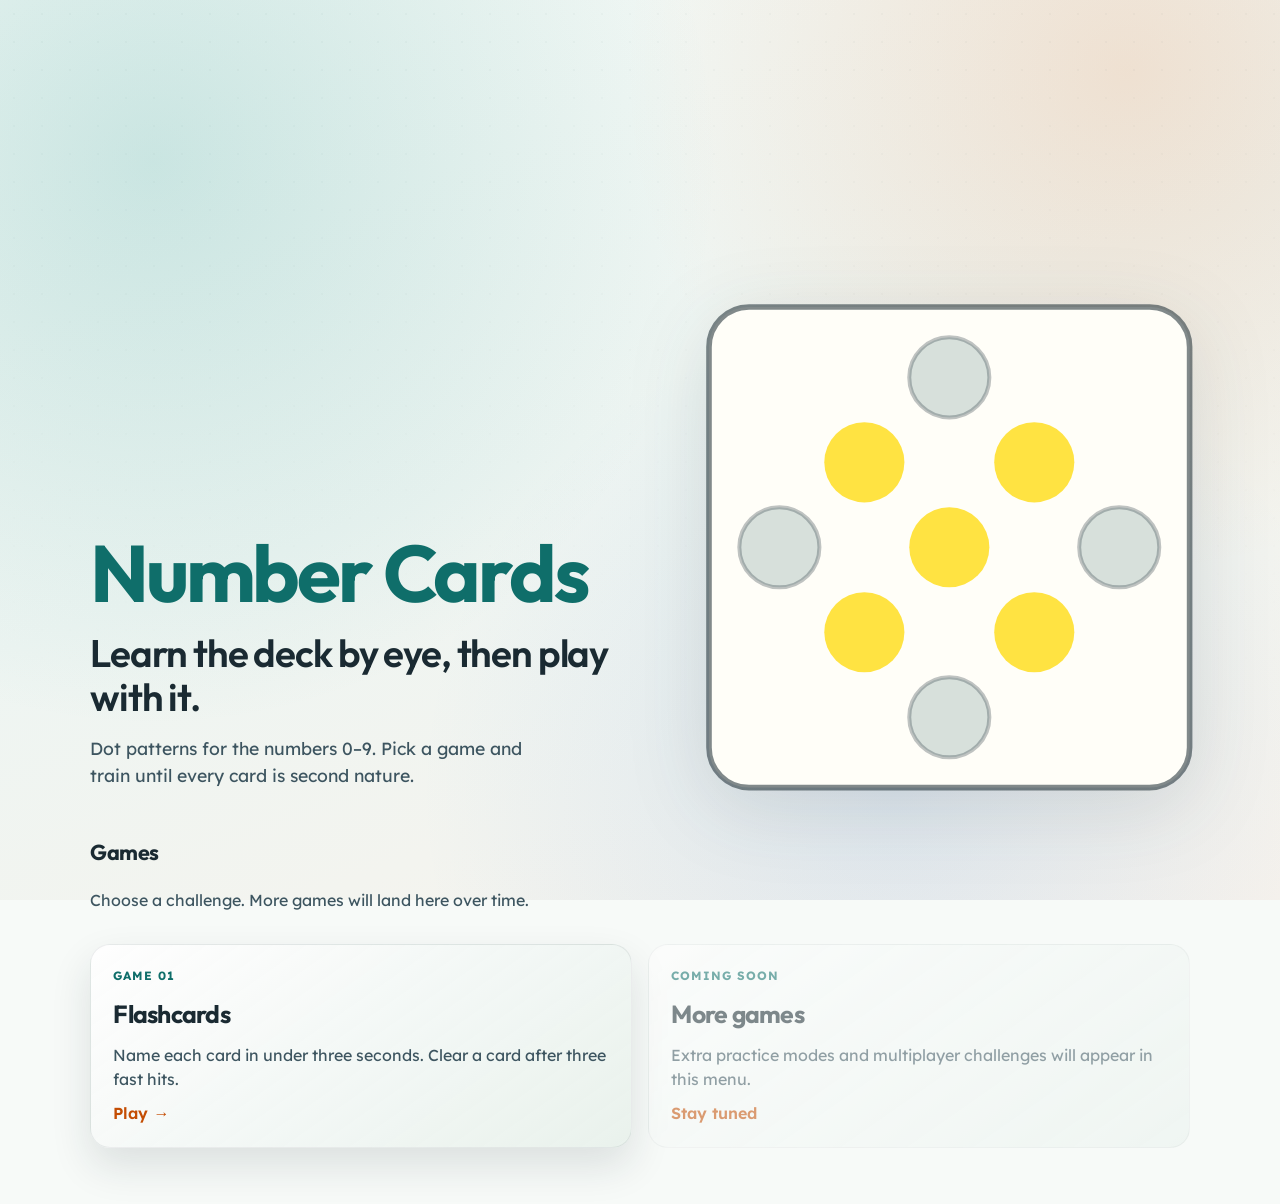
==== web/index.html @ 3eda9176 "Add GitHub Pages site with flashcards game Publish a static web menu from web/ via Actions, and ship" ====
<!DOCTYPE html>
<html lang="en">
  <head>
    <meta charset="utf-8" />
    <meta name="viewport" content="width=device-width, initial-scale=1" />
    <title>Number Cards</title>
    <meta
      name="description"
      content="Practice the number-card deck with browser games and challenges."
    />
    <link rel="preconnect" href="https://fonts.googleapis.com" />
    <link rel="preconnect" href="https://fonts.gstatic.com" crossorigin />
    <link
      href="https://fonts.googleapis.com/css2?family=Lexend:wght@400;600;700&family=Outfit:wght@600;700&display=swap"
      rel="stylesheet"
    />
    <link rel="stylesheet" href="./css/style.css" />
  </head>
  <body>
    <main class="site-shell">
      <section class="hero" aria-label="Welcome">
        <div class="hero__copy">
          <p class="brand">Number Cards</p>
          <h2>Learn the deck by eye, then play with it.</h2>
          <p class="tagline">
            Dot patterns for the numbers 0–9. Pick a game and train until every
            card is second nature.
          </p>
        </div>
        <div class="hero__visual" aria-hidden="true" id="hero-card"></div>
      </section>

      <section class="menu" aria-labelledby="games-heading">
        <h2 class="menu__heading" id="games-heading">Games</h2>
        <p class="menu__hint">Choose a challenge. More games will land here over time.</p>
        <div class="game-grid">
          <a class="game-panel" href="./flashcards/">
            <p class="game-panel__eyebrow">Game 01</p>
            <h3 class="game-panel__title">Flashcards</h3>
            <p class="game-panel__blurb">
              Name each card in under three seconds. Clear a card after three
              fast hits.
            </p>
            <span class="game-panel__cta">Play →</span>
          </a>
          <div class="game-panel" aria-disabled="true">
            <p class="game-panel__eyebrow">Coming soon</p>
            <h3 class="game-panel__title">More games</h3>
            <p class="game-panel__blurb">
              Extra practice modes and multiplayer challenges will appear in
              this menu.
            </p>
            <span class="game-panel__cta">Stay tuned</span>
          </div>
        </div>
      </section>
    </main>
    <script type="module">
      import { renderCard } from "./js/cards.js";
      document
        .getElementById("hero-card")
        .appendChild(renderCard("5.1", { className: "hero-card" }));
    </script>
  </body>
</html>
---- web/css/style.css ----
:root {
  --ink: #1a2a32;
  --ink-soft: #3d5560;
  --paper: #f7faf8;
  --paper-deep: #e4eee8;
  --sea: #0f6e6a;
  --sea-bright: #14918b;
  --coral: #e85d04;
  --coral-deep: #c44d03;
  --mist: rgba(15, 110, 106, 0.12);
  --shadow: 0 18px 40px rgba(26, 42, 50, 0.12);
  --radius-panel: 1.25rem;
  --font-display: "Outfit", "Avenir Next", sans-serif;
  --font-body: "Lexend", "Segoe UI", sans-serif;
  --ease-out: cubic-bezier(0.22, 1, 0.36, 1);
}

*,
*::before,
*::after {
  box-sizing: border-box;
}

html {
  color: var(--ink);
  background: var(--paper);
  font-family: var(--font-body);
  line-height: 1.5;
}

body {
  margin: 0;
  min-height: 100vh;
  background:
    radial-gradient(circle at 12% 18%, rgba(20, 145, 139, 0.18), transparent 42%),
    radial-gradient(circle at 88% 8%, rgba(232, 93, 4, 0.14), transparent 36%),
    radial-gradient(circle at 70% 88%, rgba(16, 113, 229, 0.1), transparent 40%),
    linear-gradient(160deg, #f4f9f6 0%, #eef5f2 48%, #f8f3ec 100%);
  background-attachment: fixed;
}

body::before {
  content: "";
  position: fixed;
  inset: 0;
  pointer-events: none;
  opacity: 0.35;
  background-image: radial-gradient(circle, rgba(26, 42, 50, 0.14) 1.1px, transparent 1.2px);
  background-size: 28px 28px;
  mask-image: linear-gradient(180deg, rgba(0, 0, 0, 0.55), transparent 85%);
}

a {
  color: inherit;
}

.site-shell {
  position: relative;
  z-index: 1;
  width: min(1100px, calc(100% - 2rem));
  margin: 0 auto;
  padding: 2rem 0 3.5rem;
}

.brand {
  display: inline-block;
  margin: 0;
  font-family: var(--font-display);
  font-weight: 700;
  font-size: clamp(2.75rem, 8vw, 5rem);
  letter-spacing: -0.04em;
  line-height: 0.95;
  color: var(--sea);
}

.brand a {
  text-decoration: none;
}

.brand a:hover,
.brand a:focus-visible {
  color: var(--sea-bright);
}

.tagline {
  margin: 1rem 0 0;
  max-width: 28rem;
  color: var(--ink-soft);
  font-size: 1.1rem;
}

.hero {
  display: grid;
  gap: 2rem;
  align-items: end;
  padding: 1rem 0 2.5rem;
}

@media (min-width: 800px) {
  .hero {
    grid-template-columns: 1.1fr 0.9fr;
    min-height: calc(100vh - 6rem);
    padding-bottom: 3rem;
  }
}

.hero__copy h2 {
  margin: 1.25rem 0 0;
  font-family: var(--font-display);
  font-size: clamp(1.6rem, 3.5vw, 2.4rem);
  font-weight: 600;
  letter-spacing: -0.03em;
  line-height: 1.15;
}

.hero__visual {
  display: grid;
  place-items: center;
  animation: float-card 5s var(--ease-out) infinite alternate;
}

.hero-card {
  width: min(280px, 70vw);
  filter: drop-shadow(var(--shadow));
}

.menu {
  display: grid;
  gap: 1rem;
}

.menu__heading {
  margin: 0 0 0.25rem;
  font-family: var(--font-display);
  font-size: 1.35rem;
  letter-spacing: -0.02em;
}

.menu__hint {
  margin: 0 0 1rem;
  color: var(--ink-soft);
}

.game-grid {
  display: grid;
  gap: 1rem;
  grid-template-columns: repeat(auto-fit, minmax(240px, 1fr));
}

.game-panel {
  display: flex;
  flex-direction: column;
  gap: 0.65rem;
  min-height: 11rem;
  padding: 1.35rem 1.4rem;
  border: 1px solid rgba(26, 42, 50, 0.08);
  border-radius: var(--radius-panel);
  background:
    linear-gradient(145deg, rgba(255, 255, 255, 0.82), rgba(228, 238, 232, 0.72));
  text-decoration: none;
  box-shadow: var(--shadow);
  transition:
    transform 220ms var(--ease-out),
    border-color 220ms var(--ease-out),
    background 220ms var(--ease-out);
}

.game-panel:hover,
.game-panel:focus-visible {
  transform: translateY(-4px);
  border-color: rgba(15, 110, 106, 0.35);
  outline: none;
}

.game-panel[aria-disabled="true"] {
  opacity: 0.55;
  pointer-events: none;
  box-shadow: none;
}

.game-panel__eyebrow {
  margin: 0;
  color: var(--sea);
  font-size: 0.75rem;
  font-weight: 700;
  letter-spacing: 0.08em;
  text-transform: uppercase;
}

.game-panel__title {
  margin: 0;
  font-family: var(--font-display);
  font-size: 1.55rem;
  letter-spacing: -0.03em;
}

.game-panel__blurb {
  margin: 0;
  color: var(--ink-soft);
  flex: 1;
}

.game-panel__cta {
  color: var(--coral-deep);
  font-weight: 600;
}

.page-header {
  display: flex;
  flex-wrap: wrap;
  gap: 1rem;
  align-items: baseline;
  justify-content: space-between;
  margin-bottom: 1.5rem;
}

.page-header .brand {
  font-size: clamp(1.8rem, 4vw, 2.4rem);
}

.back-link {
  color: var(--sea);
  font-weight: 600;
  text-decoration: none;
}

.back-link:hover,
.back-link:focus-visible {
  text-decoration: underline;
}

.screen {
  display: grid;
  gap: 1.25rem;
}

.screen[hidden] {
  display: none !important;
}

.panel {
  padding: 1.5rem;
  border-radius: var(--radius-panel);
  background:
    linear-gradient(160deg, rgba(255, 255, 255, 0.9), rgba(228, 238, 232, 0.78));
  border: 1px solid rgba(26, 42, 50, 0.08);
  box-shadow: var(--shadow);
}

.panel h1,
.panel h2 {
  margin: 0;
  font-family: var(--font-display);
  letter-spacing: -0.03em;
}

.panel p {
  margin: 0.75rem 0 0;
  color: var(--ink-soft);
}

.btn {
  appearance: none;
  border: 0;
  border-radius: 0.85rem;
  padding: 0.85rem 1.35rem;
  background: var(--coral);
  color: #fff;
  font: inherit;
  font-weight: 700;
  cursor: pointer;
  transition:
    transform 180ms var(--ease-out),
    background 180ms var(--ease-out);
}

.btn:hover,
.btn:focus-visible {
  background: var(--coral-deep);
  transform: translateY(-2px);
  outline: none;
}

.btn:active {
  transform: translateY(0);
}

.start-actions,
.win-actions {
  margin-top: 1.25rem;
}

.play-layout {
  display: grid;
  gap: 1.25rem;
}

@media (min-width: 900px) {
  .play-layout {
    grid-template-columns: minmax(0, 1.4fr) minmax(240px, 0.8fr);
    align-items: start;
  }
}

.stage {
  display: grid;
  gap: 1rem;
  justify-items: center;
}

.card-mount {
  width: min(320px, 78vw);
  aspect-ratio: 1;
  display: grid;
  place-items: center;
}

.card-mount.is-deal .play-card {
  animation: deal-in 420ms var(--ease-out);
}

.card-mount.is-pop .play-card {
  animation: pop-hit 420ms var(--ease-out);
}

.card-mount.is-shake .play-card {
  animation: shake-miss 420ms var(--ease-out);
}

.play-card,
.hero-card {
  width: 100%;
  height: auto;
  overflow: visible;
}

.card-face {
  fill: #fffef8;
  stroke: rgba(26, 42, 50, 0.55);
  stroke-width: 1.4;
}

.card-dot--hole {
  fill: #d7e0db;
  stroke: rgba(26, 42, 50, 0.28);
  stroke-width: 1;
}

.card-dot--filled {
  stroke: none;
}

.timer-track {
  width: min(320px, 78vw);
  height: 0.55rem;
  border-radius: 999px;
  background: rgba(26, 42, 50, 0.1);
  overflow: hidden;
}

.timer-bar {
  display: block;
  width: 100%;
  height: 100%;
  transform-origin: left center;
  background: linear-gradient(90deg, var(--sea-bright), #5ec8c2);
  transition: background 160ms linear;
}

.timer-track[data-state="hit"] .timer-bar {
  background: #2f9e44;
}

.timer-track[data-state="miss"] .timer-bar {
  background: #c92a2a;
}

.feedback {
  min-height: 1.5rem;
  margin: 0;
  font-weight: 600;
  text-align: center;
}

.feedback[data-state="hit"] {
  color: #2b8a3e;
}

.feedback[data-state="miss"] {
  color: #c92a2a;
}

.answer-pad {
  display: grid;
  grid-template-columns: repeat(5, minmax(0, 1fr));
  gap: 0.55rem;
  width: min(420px, 100%);
}

.answer-btn {
  appearance: none;
  border: 1px solid rgba(26, 42, 50, 0.12);
  border-radius: 0.9rem;
  aspect-ratio: 1.15;
  background: rgba(255, 255, 255, 0.88);
  color: var(--ink);
  font-family: var(--font-display);
  font-size: 1.35rem;
  font-weight: 700;
  cursor: pointer;
  transition:
    transform 150ms var(--ease-out),
    background 150ms var(--ease-out),
    border-color 150ms var(--ease-out);
}

.answer-btn:hover,
.answer-btn:focus-visible {
  transform: translateY(-2px);
  border-color: rgba(15, 110, 106, 0.45);
  background: #fff;
  outline: none;
}

.answer-btn:active {
  transform: translateY(0);
}

.hud {
  display: grid;
  gap: 0.85rem;
}

.hud__stat {
  margin: 0;
  font-size: 0.95rem;
  color: var(--ink-soft);
}

.hud__stat strong {
  color: var(--ink);
  font-size: 1.35rem;
  font-family: var(--font-display);
}

.progress-list {
  list-style: none;
  margin: 0;
  padding: 0;
  display: grid;
  grid-template-columns: repeat(auto-fill, minmax(4.6rem, 1fr));
  gap: 0.45rem;
}

.progress-chip {
  display: grid;
  gap: 0.15rem;
  padding: 0.45rem 0.4rem;
  border-radius: 0.65rem;
  background: rgba(255, 255, 255, 0.7);
  border: 1px solid rgba(26, 42, 50, 0.08);
  text-align: center;
  font-size: 0.72rem;
}

.progress-chip[data-state="active"] {
  border-color: rgba(15, 110, 106, 0.55);
  box-shadow: inset 0 0 0 1px rgba(15, 110, 106, 0.2);
}

.progress-chip[data-state="eliminated"] {
  opacity: 0.38;
  text-decoration: line-through;
}

.progress-chip__name {
  font-weight: 700;
  font-family: var(--font-display);
}

.progress-chip__wins {
  letter-spacing: 0.05em;
  color: var(--sea);
}

.rules {
  margin: 1rem 0 0;
  padding-left: 1.1rem;
  color: var(--ink-soft);
}

.rules li + li {
  margin-top: 0.35rem;
}

@keyframes float-card {
  from {
    transform: translateY(0) rotate(-2deg);
  }
  to {
    transform: translateY(-12px) rotate(2deg);
  }
}

@keyframes deal-in {
  from {
    opacity: 0;
    transform: translateY(18px) scale(0.94);
  }
  to {
    opacity: 1;
    transform: translateY(0) scale(1);
  }
}

@keyframes pop-hit {
  0% {
    transform: scale(1);
  }
  40% {
    transform: scale(1.06);
  }
  100% {
    transform: scale(1);
  }
}

@keyframes shake-miss {
  0%,
  100% {
    transform: translateX(0);
  }
  25% {
    transform: translateX(-8px);
  }
  75% {
    transform: translateX(8px);
  }
}

@media (prefers-reduced-motion: reduce) {
  *,
  *::before,
  *::after {
    animation: none !important;
    transition: none !important;
  }
}
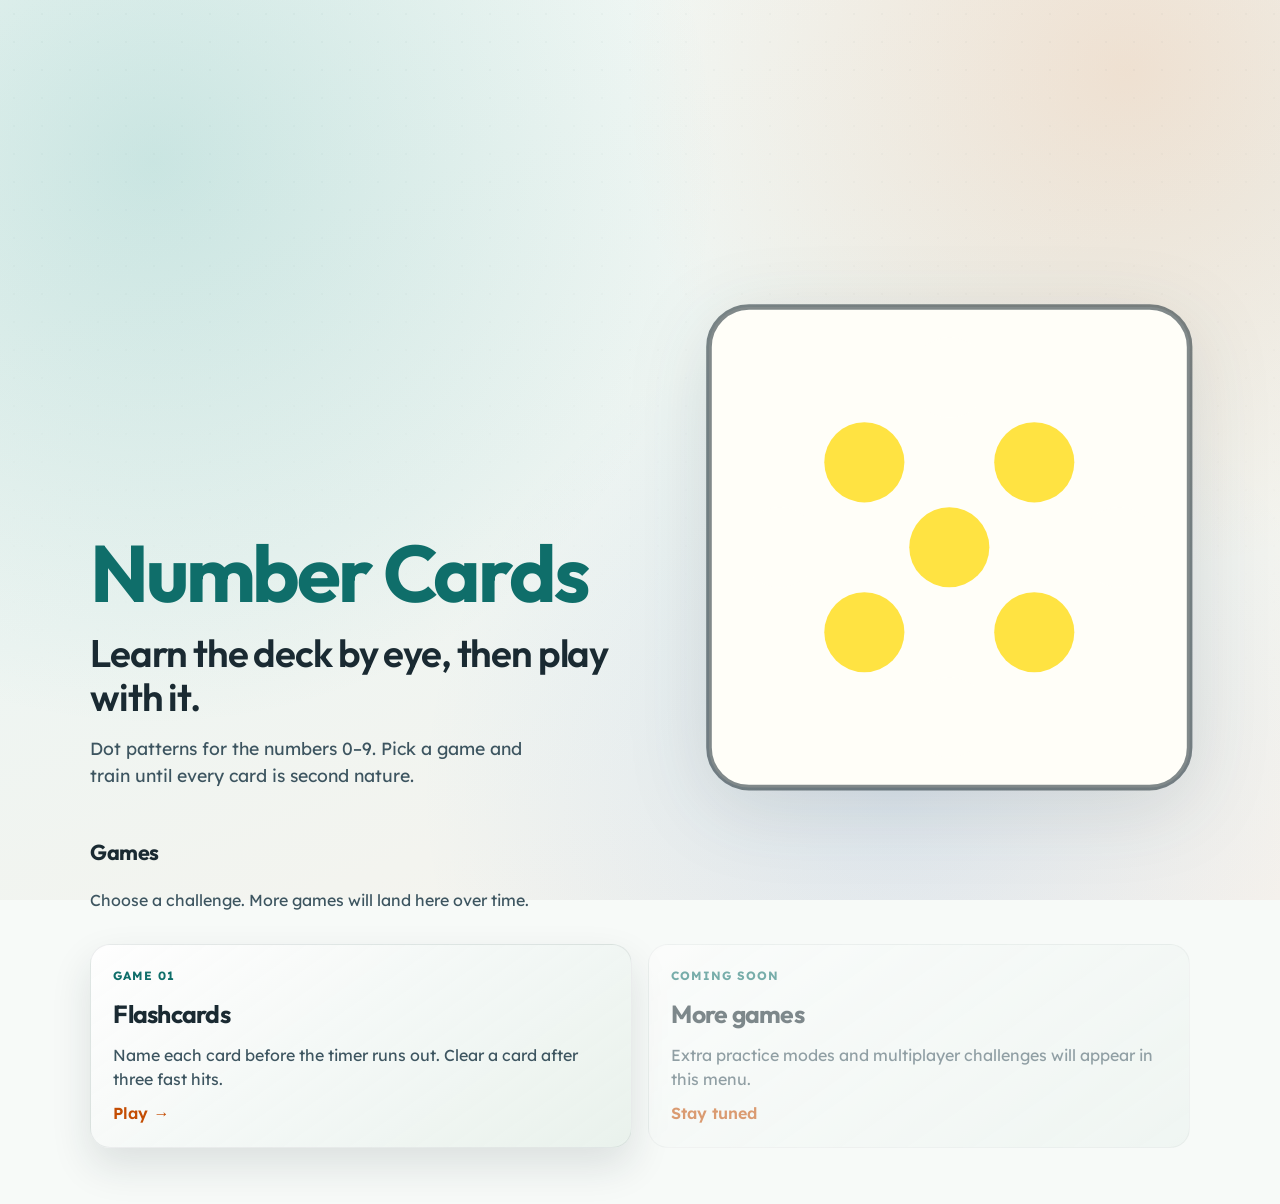
==== commit fd7b14be: "Add adjustable flashcards timer (1–9s) Default remains 3 seconds. Players can change it with on-page" ====
--- a/web/index.html
+++ b/web/index.html
@@ -38,7 +38,7 @@
             <p class="game-panel__eyebrow">Game 01</p>
             <h3 class="game-panel__title">Flashcards</h3>
             <p class="game-panel__blurb">
-              Name each card in under three seconds. Clear a card after three
+              Name each card before the timer runs out. Clear a card after three
               fast hits.
             </p>
             <span class="game-panel__cta">Play →</span>
--- a/web/css/style.css
+++ b/web/css/style.css
@@ -290,6 +290,74 @@
   margin-top: 1.25rem;
 }
 
+.time-control {
+  margin-top: 1.25rem;
+  padding: 0.9rem 1rem;
+  border-radius: 0.9rem;
+  background: rgba(255, 255, 255, 0.55);
+  border: 1px solid rgba(26, 42, 50, 0.08);
+}
+
+.time-control--compact {
+  margin-top: 0;
+}
+
+.time-control__label {
+  display: block;
+  margin-bottom: 0.45rem;
+  color: var(--ink-soft);
+  font-size: 0.9rem;
+  font-weight: 600;
+}
+
+.time-control__row {
+  display: flex;
+  align-items: center;
+  gap: 0.55rem;
+}
+
+.time-control__btn {
+  appearance: none;
+  flex: 0 0 auto;
+  width: 2.15rem;
+  height: 2.15rem;
+  border: 1px solid rgba(26, 42, 50, 0.12);
+  border-radius: 0.65rem;
+  background: rgba(255, 255, 255, 0.9);
+  color: var(--ink);
+  font-family: var(--font-display);
+  font-size: 1.25rem;
+  font-weight: 700;
+  line-height: 1;
+  cursor: pointer;
+}
+
+.time-control__btn:hover:not(:disabled),
+.time-control__btn:focus-visible:not(:disabled) {
+  border-color: rgba(15, 110, 106, 0.45);
+  outline: none;
+}
+
+.time-control__btn:disabled {
+  opacity: 0.4;
+  cursor: not-allowed;
+}
+
+.time-control__input {
+  flex: 1 1 auto;
+  accent-color: var(--sea);
+  min-width: 0;
+}
+
+.time-control__value {
+  flex: 0 0 auto;
+  min-width: 2.4rem;
+  font-family: var(--font-display);
+  font-size: 1.15rem;
+  font-weight: 700;
+  text-align: right;
+}
+
 .play-layout {
   display: grid;
   gap: 1.25rem;
@@ -341,9 +409,8 @@
 }
 
 .card-dot--hole {
-  fill: #d7e0db;
-  stroke: rgba(26, 42, 50, 0.28);
-  stroke-width: 1;
+  fill: #fffef8;
+  stroke: none;
 }
 
 .card-dot--filled {
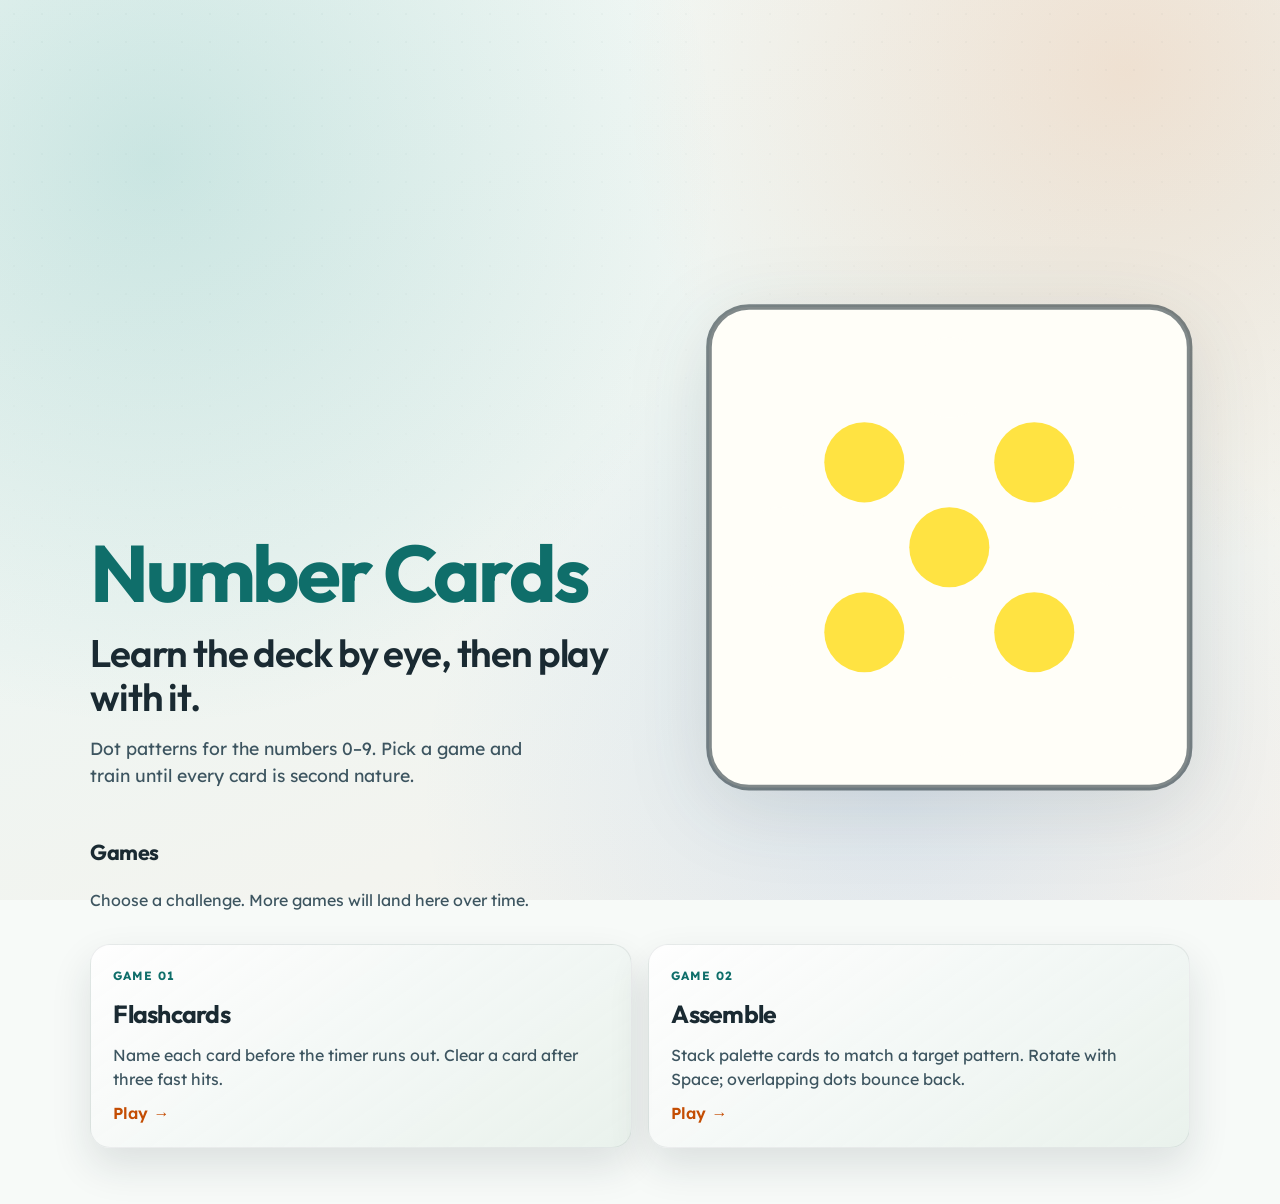
==== commit 69f7f6f2: "Add Assemble game with drag, rotate, and stacking New browser game stacks palette cards (1–8) onto a" ====
--- a/web/index.html
+++ b/web/index.html
@@ -43,15 +43,15 @@
             </p>
             <span class="game-panel__cta">Play →</span>
           </a>
-          <div class="game-panel" aria-disabled="true">
-            <p class="game-panel__eyebrow">Coming soon</p>
-            <h3 class="game-panel__title">More games</h3>
+          <a class="game-panel" href="./assemble/">
+            <p class="game-panel__eyebrow">Game 02</p>
+            <h3 class="game-panel__title">Assemble</h3>
             <p class="game-panel__blurb">
-              Extra practice modes and multiplayer challenges will appear in
-              this menu.
+              Stack palette cards to match a target pattern. Rotate with Space;
+              overlapping dots bounce back.
             </p>
-            <span class="game-panel__cta">Stay tuned</span>
-          </div>
+            <span class="game-panel__cta">Play →</span>
+          </a>
         </div>
       </section>
     </main>
--- a/web/css/style.css
+++ b/web/css/style.css
@@ -560,6 +560,206 @@
   margin-top: 0.35rem;
 }
 
+.btn--quiet {
+  background: transparent;
+  color: var(--sea);
+  border: 1px solid rgba(15, 110, 106, 0.35);
+  box-shadow: none;
+}
+
+.btn--quiet:hover,
+.btn--quiet:focus-visible {
+  background: rgba(15, 110, 106, 0.08);
+  color: var(--sea);
+}
+
+.assemble-layout {
+  display: grid;
+  gap: 1rem;
+}
+
+@media (min-width: 960px) {
+  .assemble-layout {
+    grid-template-columns: minmax(200px, 0.85fr) minmax(0, 1.6fr);
+    align-items: start;
+  }
+}
+
+.assemble-label {
+  margin: 0;
+  font-family: var(--font-display);
+  font-size: 1.05rem;
+  letter-spacing: -0.02em;
+}
+
+.assemble-hint {
+  margin: 0.35rem 0 0.85rem;
+  color: var(--ink-soft);
+  font-size: 0.9rem;
+}
+
+.palette-grid {
+  display: grid;
+  grid-template-columns: repeat(auto-fill, minmax(5.5rem, 1fr));
+  gap: 0.55rem;
+}
+
+.palette-card {
+  appearance: none;
+  display: grid;
+  gap: 0.25rem;
+  justify-items: center;
+  padding: 0.4rem;
+  border: 1px solid rgba(26, 42, 50, 0.1);
+  border-radius: 0.85rem;
+  background: rgba(255, 255, 255, 0.78);
+  cursor: grab;
+  touch-action: none;
+}
+
+.palette-card:hover:not(:disabled),
+.palette-card:focus-visible:not(:disabled) {
+  border-color: rgba(15, 110, 106, 0.45);
+  outline: none;
+}
+
+.palette-card:disabled,
+.palette-card.is-used {
+  opacity: 0.35;
+  cursor: default;
+}
+
+.palette-card.is-dragging {
+  opacity: 0.25;
+}
+
+.palette-card__svg {
+  width: 100%;
+  height: auto;
+  pointer-events: none;
+}
+
+.palette-card__tag {
+  font-family: var(--font-display);
+  font-size: 0.75rem;
+  font-weight: 700;
+}
+
+.assemble-board {
+  display: grid;
+  gap: 1rem;
+}
+
+.assemble-status {
+  display: flex;
+  flex-wrap: wrap;
+  gap: 0.85rem 1.25rem;
+  align-items: center;
+  justify-content: space-between;
+}
+
+.assemble-status .feedback {
+  flex: 1 1 12rem;
+  text-align: left;
+  min-height: 1.35rem;
+}
+
+.assemble-cards {
+  display: grid;
+  gap: 1rem;
+  grid-template-columns: repeat(auto-fit, minmax(220px, 1fr));
+  align-items: start;
+}
+
+.assemble-slot {
+  display: grid;
+  gap: 0.55rem;
+  justify-items: center;
+}
+
+.card-slot {
+  width: min(280px, 100%);
+  aspect-ratio: 1;
+  display: grid;
+  place-items: center;
+  padding: 0.65rem;
+  border-radius: 1.1rem;
+  border: 2px dashed rgba(26, 42, 50, 0.18);
+  background: rgba(255, 255, 255, 0.45);
+  transition:
+    border-color 160ms var(--ease-out),
+    background 160ms var(--ease-out),
+    transform 160ms var(--ease-out);
+}
+
+.card-slot--target {
+  border-style: solid;
+  border-color: rgba(15, 110, 106, 0.28);
+  background: rgba(255, 255, 255, 0.72);
+}
+
+.card-slot.is-hot {
+  border-color: rgba(15, 110, 106, 0.65);
+  background: rgba(20, 145, 139, 0.12);
+}
+
+.card-slot.is-reject {
+  border-color: rgba(201, 42, 42, 0.65);
+  animation: shake-miss 420ms var(--ease-out);
+}
+
+.card-slot__mount {
+  width: 100%;
+  height: auto;
+}
+
+.card-slot__mount .play-card {
+  width: 100%;
+  height: auto;
+  display: block;
+}
+
+.assemble-target-name {
+  margin: 0;
+  font-family: var(--font-display);
+  font-weight: 700;
+  letter-spacing: -0.02em;
+}
+
+.drag-ghost {
+  position: fixed;
+  top: 0;
+  left: 0;
+  z-index: 40;
+  width: min(200px, 42vw);
+  pointer-events: none;
+  will-change: transform;
+}
+
+.drag-ghost.is-returning {
+  transition: transform 280ms var(--ease-out);
+}
+
+.drag-ghost__card {
+  width: 100%;
+  height: auto;
+  display: block;
+  filter: drop-shadow(0 12px 24px rgba(26, 42, 50, 0.22));
+  transform-origin: center center;
+  transition: transform 160ms var(--ease-out);
+}
+
+/* See through the face so dots already on the build stay visible. */
+.drag-ghost__card .card-face {
+  fill: rgba(255, 254, 248, 0.32);
+}
+
+.drag-ghost__card .card-dot--hole {
+  fill: rgba(255, 254, 248, 0.12);
+  stroke: rgba(26, 42, 50, 0.2);
+  stroke-width: 1;
+}
+
 @keyframes float-card {
   from {
     transform: translateY(0) rotate(-2deg);
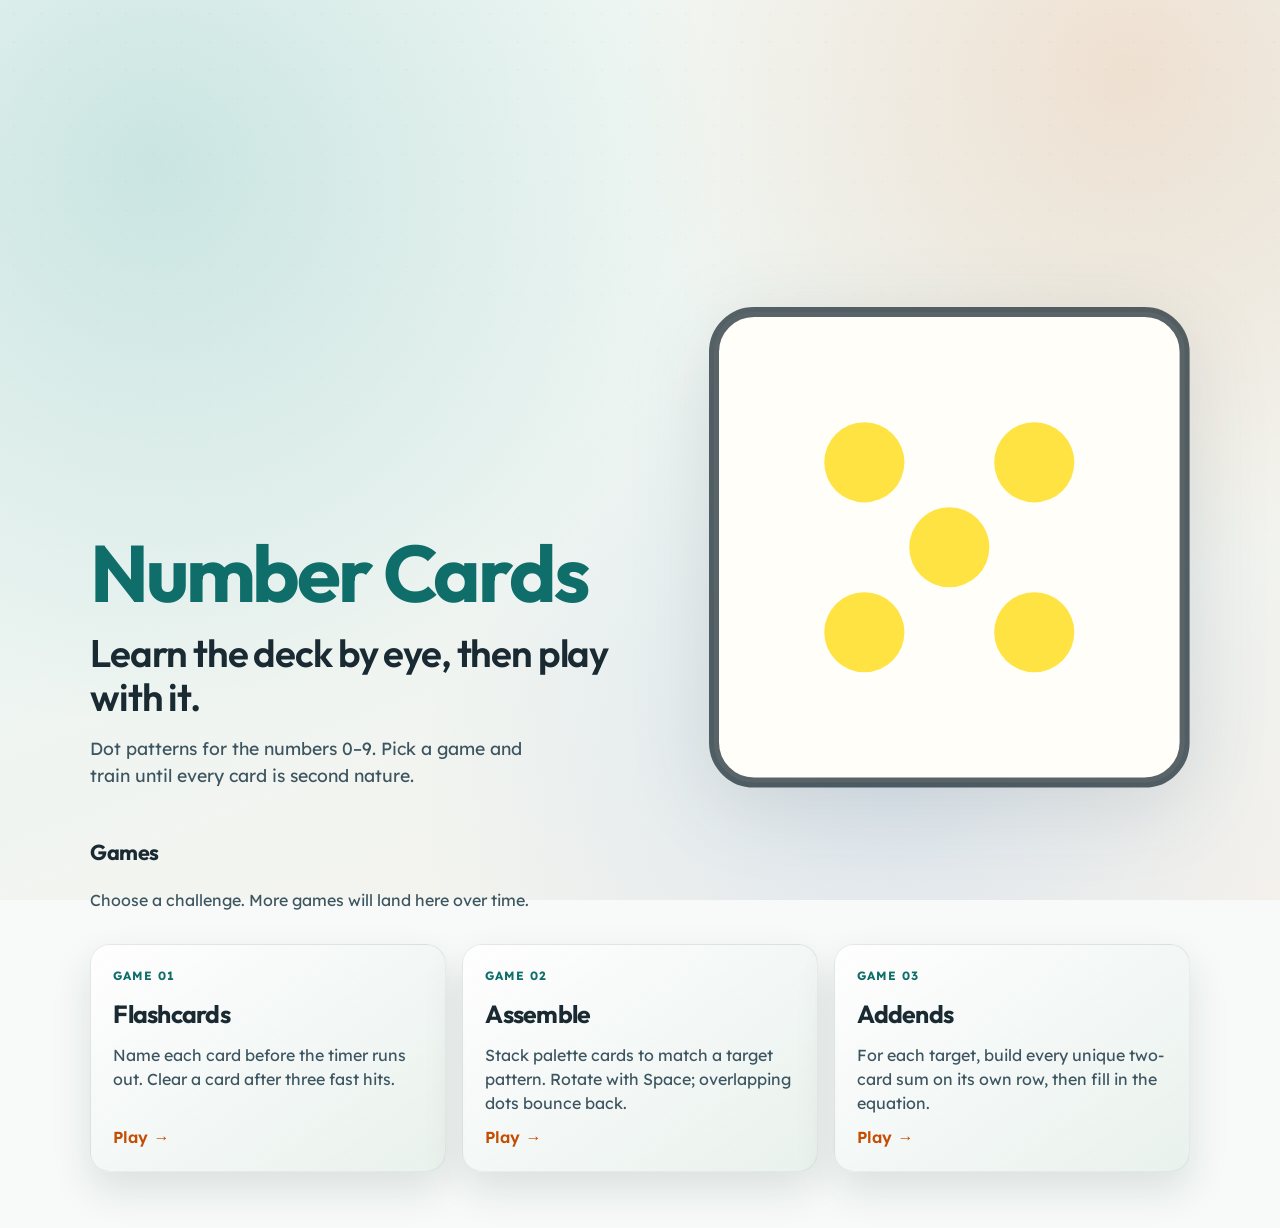
==== commit bb8a3761: "Add Addends game for every two-card target partition Introduce a new game where each target opens on" ====
--- a/web/index.html
+++ b/web/index.html
@@ -52,6 +52,15 @@
             </p>
             <span class="game-panel__cta">Play →</span>
           </a>
+          <a class="game-panel" href="./addends/">
+            <p class="game-panel__eyebrow">Game 03</p>
+            <h3 class="game-panel__title">Addends</h3>
+            <p class="game-panel__blurb">
+              For each target, build every unique two-card sum on its own row,
+              then fill in the equation.
+            </p>
+            <span class="game-panel__cta">Play →</span>
+          </a>
         </div>
       </section>
     </main>
--- a/web/css/style.css
+++ b/web/css/style.css
@@ -404,8 +404,10 @@
 
 .card-face {
   fill: #fffef8;
-  stroke: rgba(26, 42, 50, 0.55);
-  stroke-width: 1.4;
+  stroke: rgba(26, 42, 50, 0.72);
+  /* stroke-width is set on the SVG element to match the inset geometry */
+  stroke-linejoin: round;
+  shape-rendering: geometricPrecision;
 }
 
 .card-dot--hole {
@@ -573,6 +575,58 @@
   color: var(--sea);
 }
 
+#play-screen {
+  position: relative;
+}
+
+.drag-coach {
+  position: absolute;
+  inset: 0;
+  z-index: 8;
+  border-radius: var(--radius-panel);
+  background: rgba(26, 42, 50, 0.28);
+  color: #fffef8;
+  opacity: 0;
+  pointer-events: none;
+  transition: opacity 280ms var(--ease-out);
+}
+
+.drag-coach.is-visible {
+  opacity: 1;
+  pointer-events: auto;
+  cursor: pointer;
+}
+
+.drag-coach[hidden] {
+  display: none !important;
+}
+
+.drag-coach__arrow {
+  position: absolute;
+  inset: 0;
+  width: 100%;
+  height: 100%;
+  overflow: visible;
+  filter: drop-shadow(0 8px 18px rgba(26, 42, 50, 0.35));
+}
+
+.drag-coach.is-visible .drag-coach__path,
+.drag-coach.is-visible .drag-coach__head {
+  animation: drag-coach-draw 1100ms var(--ease-out) infinite;
+  transform-box: fill-box;
+  transform-origin: center;
+}
+
+@keyframes drag-coach-draw {
+  0%,
+  100% {
+    opacity: 0.88;
+  }
+  50% {
+    opacity: 1;
+  }
+}
+
 .assemble-layout {
   display: grid;
   gap: 1rem;
@@ -583,6 +637,17 @@
     grid-template-columns: minmax(200px, 0.85fr) minmax(0, 1.6fr);
     align-items: start;
   }
+
+  .assemble-layout > .assemble-main,
+  .assemble-layout > .assemble-side {
+    min-width: 0;
+  }
+}
+
+.assemble-side {
+  display: grid;
+  gap: 0.75rem;
+  align-content: start;
 }
 
 .assemble-label {
@@ -592,12 +657,6 @@
   letter-spacing: -0.02em;
 }
 
-.assemble-hint {
-  margin: 0.35rem 0 0.85rem;
-  color: var(--ink-soft);
-  font-size: 0.9rem;
-}
-
 .palette-grid {
   display: grid;
   grid-template-columns: repeat(auto-fill, minmax(5.5rem, 1fr));
@@ -607,20 +666,23 @@
 .palette-card {
   appearance: none;
   display: grid;
-  gap: 0.25rem;
   justify-items: center;
-  padding: 0.4rem;
-  border: 1px solid rgba(26, 42, 50, 0.1);
+  padding: 0.2rem;
+  border: 0;
   border-radius: 0.85rem;
-  background: rgba(255, 255, 255, 0.78);
+  background: transparent;
   cursor: grab;
   touch-action: none;
 }
 
 .palette-card:hover:not(:disabled),
 .palette-card:focus-visible:not(:disabled) {
-  border-color: rgba(15, 110, 106, 0.45);
   outline: none;
+}
+
+.palette-card:hover:not(:disabled) .card-face,
+.palette-card:focus-visible:not(:disabled) .card-face {
+  stroke: rgba(15, 110, 106, 0.85);
 }
 
 .palette-card:disabled,
@@ -636,39 +698,55 @@
 .palette-card__svg {
   width: 100%;
   height: auto;
+  overflow: visible;
   pointer-events: none;
 }
 
-.palette-card__tag {
-  font-family: var(--font-display);
-  font-size: 0.75rem;
-  font-weight: 700;
-}
-
-.assemble-board {
+.assemble-main {
+  display: grid;
+  gap: 0.75rem;
+  align-content: start;
+}
+
+.addends-board {
   display: grid;
   gap: 1rem;
 }
 
-.assemble-status {
-  display: flex;
-  flex-wrap: wrap;
-  gap: 0.85rem 1.25rem;
-  align-items: center;
-  justify-content: space-between;
-}
-
-.assemble-status .feedback {
-  flex: 1 1 12rem;
-  text-align: left;
-  min-height: 1.35rem;
-}
-
-.assemble-cards {
+.addends-rows {
+  display: grid;
+  gap: 1.15rem;
+}
+
+.addends-row {
   display: grid;
   gap: 1rem;
   grid-template-columns: repeat(auto-fit, minmax(220px, 1fr));
   align-items: start;
+  padding: 0.85rem;
+  border-radius: 1rem;
+  border: 1px solid rgba(26, 42, 50, 0.08);
+  background: rgba(255, 255, 255, 0.4);
+}
+
+.addends-row.is-solved {
+  opacity: 0.72;
+}
+
+.addends-row.is-verifying {
+  border-color: rgba(15, 110, 106, 0.28);
+}
+
+.assemble-board {
+  display: grid;
+  gap: 1rem;
+}
+
+.assemble-cards {
+  display: grid;
+  gap: 1rem;
+  grid-template-columns: repeat(auto-fit, minmax(220px, 1fr));
+  align-items: start;
 }
 
 .assemble-slot {
@@ -677,7 +755,185 @@
   justify-items: center;
 }
 
+.equation-build,
+.equation-target {
+  display: flex;
+  flex-wrap: wrap;
+  align-items: center;
+  justify-content: center;
+  gap: 0.45rem;
+  min-height: 2.75rem;
+}
+
+.equation-build[hidden],
+.equation-target[hidden] {
+  display: none !important;
+}
+
+.equation-op {
+  font-family: var(--font-display);
+  font-size: 1.35rem;
+  font-weight: 700;
+  color: var(--ink-soft);
+  line-height: 1;
+}
+
+.equation-digit {
+  appearance: none;
+  width: 2.5rem;
+  height: 2.5rem;
+  border: 1.5px solid rgba(26, 42, 50, 0.22);
+  border-radius: 0.65rem;
+  background: rgba(255, 255, 255, 0.95);
+  color: var(--ink);
+  font-family: var(--font-display);
+  font-size: 1.25rem;
+  font-weight: 700;
+  text-align: center;
+  line-height: 1;
+}
+
+.equation-digit:focus {
+  outline: none;
+  border-color: rgba(15, 110, 106, 0.65);
+  box-shadow: 0 0 0 3px rgba(20, 145, 139, 0.18);
+}
+
+.equation-digit.is-correct {
+  border-color: rgba(47, 158, 68, 0.7);
+  background: rgba(47, 158, 68, 0.1);
+}
+
+.equation-digit.is-wrong {
+  border-color: rgba(201, 42, 42, 0.65);
+  background: rgba(201, 42, 42, 0.08);
+}
+
+.card-slot.is-equation-success {
+  border-color: rgba(47, 158, 68, 0.75);
+  background: rgba(47, 158, 68, 0.14);
+  animation: equation-success-pulse 900ms var(--ease-out) infinite;
+}
+
+.assemble-board.is-equation-success .equation-digit {
+  border-color: rgba(47, 158, 68, 0.75);
+  background: rgba(47, 158, 68, 0.14);
+  box-shadow: 0 0 0 3px rgba(47, 158, 68, 0.16);
+}
+
+.assemble-board.is-equation-success .equation-op {
+  color: #2b8a3e;
+}
+
+@keyframes equation-success-pulse {
+  0%,
+  100% {
+    transform: scale(1);
+    box-shadow: 0 0 0 0 rgba(47, 158, 68, 0);
+  }
+  50% {
+    transform: scale(1.02);
+    box-shadow: 0 0 0 8px rgba(47, 158, 68, 0.12);
+  }
+}
+
+.space-hint {
+  display: flex;
+  align-items: center;
+  justify-content: center;
+  gap: 0.65rem;
+  width: 100%;
+  height: 2.65rem;
+  padding: 0 1.1rem;
+  border-radius: 0.85rem;
+  border: 1.5px solid rgba(26, 42, 50, 0.22);
+  background:
+    linear-gradient(180deg, rgba(255, 255, 255, 0.95), rgba(228, 238, 232, 0.88));
+  box-shadow:
+    0 1px 0 rgba(255, 255, 255, 0.8) inset,
+    0 4px 10px rgba(26, 42, 50, 0.08);
+  color: var(--ink-soft);
+  font-family: var(--font-display);
+  font-size: 0.95rem;
+  font-weight: 700;
+  letter-spacing: 0.04em;
+  text-transform: lowercase;
+  animation: space-hint-in 220ms var(--ease-out);
+}
+
+.space-hint[hidden] {
+  display: none !important;
+}
+
+.deck-tray {
+  display: grid;
+  gap: 0.85rem;
+  padding: 0.85rem 1rem;
+  border-radius: var(--radius-panel);
+  border: 1px solid rgba(26, 42, 50, 0.08);
+  background: rgba(255, 255, 255, 0.55);
+}
+
+.deck-row {
+  display: grid;
+  gap: 0.45rem;
+  min-height: 4.75rem;
+}
+
+.deck-grid {
+  display: grid;
+  grid-template-columns: repeat(auto-fill, minmax(4.5rem, 1fr));
+  gap: 0.5rem;
+  align-items: start;
+}
+
+.deck-grid:empty::after {
+  content: "None yet";
+  color: var(--ink-soft);
+  font-size: 0.85rem;
+}
+
+.deck-card {
+  display: grid;
+  place-items: center;
+  animation: space-hint-in 280ms var(--ease-out);
+}
+
+.deck-card--done {
+  opacity: 0.92;
+}
+
+.deck-card__svg {
+  width: 100%;
+  height: auto;
+  overflow: visible;
+  display: block;
+}
+
+.space-hint__label {
+  line-height: 1;
+}
+
+.space-hint__icon {
+  width: 1.25rem;
+  height: 1.25rem;
+  flex: 0 0 auto;
+  color: var(--sea);
+}
+
+@keyframes space-hint-in {
+  from {
+    opacity: 0;
+    transform: translateY(6px);
+  }
+  to {
+    opacity: 1;
+    transform: translateY(0);
+  }
+}
+
 .card-slot {
+  position: relative;
   width: min(280px, 100%);
   aspect-ratio: 1;
   display: grid;
@@ -692,6 +948,42 @@
     transform 160ms var(--ease-out);
 }
 
+.build-clear {
+  appearance: none;
+  position: absolute;
+  top: 0.45rem;
+  right: 0.45rem;
+  z-index: 2;
+  display: grid;
+  place-items: center;
+  width: 2rem;
+  height: 2rem;
+  padding: 0;
+  border: 1px solid rgba(26, 42, 50, 0.14);
+  border-radius: 0.55rem;
+  background: rgba(255, 255, 255, 0.92);
+  color: var(--ink-soft);
+  cursor: pointer;
+  box-shadow: 0 2px 8px rgba(26, 42, 50, 0.1);
+}
+
+.build-clear[hidden] {
+  display: none !important;
+}
+
+.build-clear svg {
+  width: 1.05rem;
+  height: 1.05rem;
+  display: block;
+}
+
+.build-clear:hover,
+.build-clear:focus-visible {
+  color: #c92a2a;
+  border-color: rgba(201, 42, 42, 0.35);
+  outline: none;
+}
+
 .card-slot--target {
   border-style: solid;
   border-color: rgba(15, 110, 106, 0.28);
@@ -717,13 +1009,6 @@
   width: 100%;
   height: auto;
   display: block;
-}
-
-.assemble-target-name {
-  margin: 0;
-  font-family: var(--font-display);
-  font-weight: 700;
-  letter-spacing: -0.02em;
 }
 
 .drag-ghost {
@@ -731,7 +1016,7 @@
   top: 0;
   left: 0;
   z-index: 40;
-  width: min(200px, 42vw);
+  /* Width is set in JS to match the build-slot card. */
   pointer-events: none;
   will-change: transform;
 }
@@ -754,10 +1039,10 @@
   fill: rgba(255, 254, 248, 0.32);
 }
 
+/* No cutout holes while dragging — only filled dots + outline. */
 .drag-ghost__card .card-dot--hole {
-  fill: rgba(255, 254, 248, 0.12);
-  stroke: rgba(26, 42, 50, 0.2);
-  stroke-width: 1;
+  fill: none;
+  stroke: none;
 }
 
 @keyframes float-card {
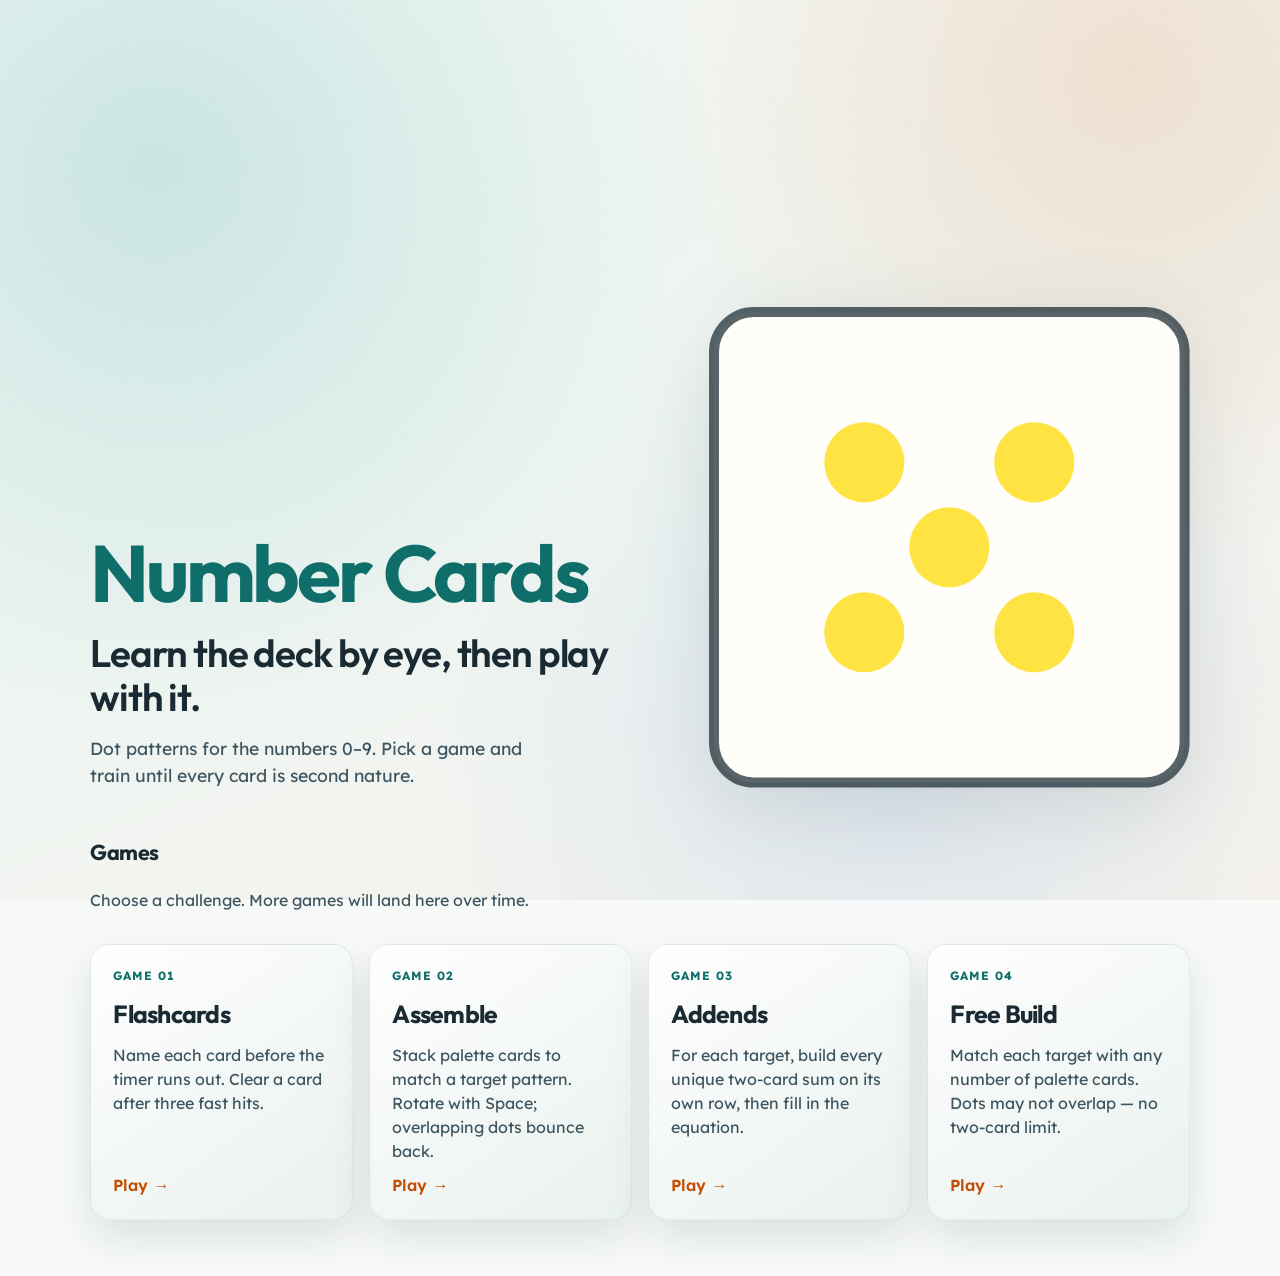
==== commit 1a6626d4: "Add Free Build game for open-ended target matching New game presents the same target deck as Assembl" ====
--- a/web/index.html
+++ b/web/index.html
@@ -61,6 +61,15 @@
             </p>
             <span class="game-panel__cta">Play →</span>
           </a>
+          <a class="game-panel" href="./free-build/">
+            <p class="game-panel__eyebrow">Game 04</p>
+            <h3 class="game-panel__title">Free Build</h3>
+            <p class="game-panel__blurb">
+              Match each target with any number of palette cards. Dots may not
+              overlap — no two-card limit.
+            </p>
+            <span class="game-panel__cta">Play →</span>
+          </a>
         </div>
       </section>
     </main>
--- a/web/css/style.css
+++ b/web/css/style.css
@@ -642,12 +642,31 @@
   .assemble-layout > .assemble-side {
     min-width: 0;
   }
+
+  /* Keep the palette in view while the board/rows scroll. */
+  .assemble-side {
+    position: sticky;
+    top: 1rem;
+    align-self: start;
+  }
+
+  /* Scroll inside the rounded panel so square overflow corners never show. */
+  .assemble-side .assemble-palette {
+    max-height: calc(100vh - 2rem);
+    overflow-x: hidden;
+    overflow-y: auto;
+    overscroll-behavior: contain;
+  }
 }
 
 .assemble-side {
   display: grid;
   gap: 0.75rem;
   align-content: start;
+}
+
+.assemble-palette {
+  overflow: hidden;
 }
 
 .assemble-label {
@@ -713,6 +732,19 @@
   gap: 1rem;
 }
 
+.addends-prompt {
+  margin: 0;
+  font-family: var(--font-display);
+  font-size: 1.15rem;
+  font-weight: 700;
+  letter-spacing: -0.02em;
+  color: var(--ink);
+}
+
+.addends-prompt[hidden] {
+  display: none !important;
+}
+
 .addends-rows {
   display: grid;
   gap: 1.15rem;
@@ -735,6 +767,10 @@
 
 .addends-row.is-verifying {
   border-color: rgba(15, 110, 106, 0.28);
+}
+
+.addends-row .card-slot {
+  width: min(220px, 100%);
 }
 
 .assemble-board {
@@ -910,6 +946,32 @@
   display: block;
 }
 
+.deck-group {
+  /* Occupy two deck-grid tracks so each grouped card stays full size. */
+  grid-column: span 2;
+  display: grid;
+  grid-template-columns: 1fr 1fr;
+  gap: 0.5rem;
+  align-items: center;
+  padding: 0.35rem;
+  border-radius: 0.75rem;
+  border: 1px solid rgba(15, 110, 106, 0.22);
+  background: rgba(20, 145, 139, 0.06);
+}
+
+.deck-group--single {
+  grid-column: span 1;
+  grid-template-columns: 1fr;
+  border-color: transparent;
+  background: transparent;
+  padding: 0;
+}
+
+.deck-group > .deck-card {
+  width: 100%;
+  min-width: 0;
+}
+
 .space-hint__label {
   line-height: 1;
 }
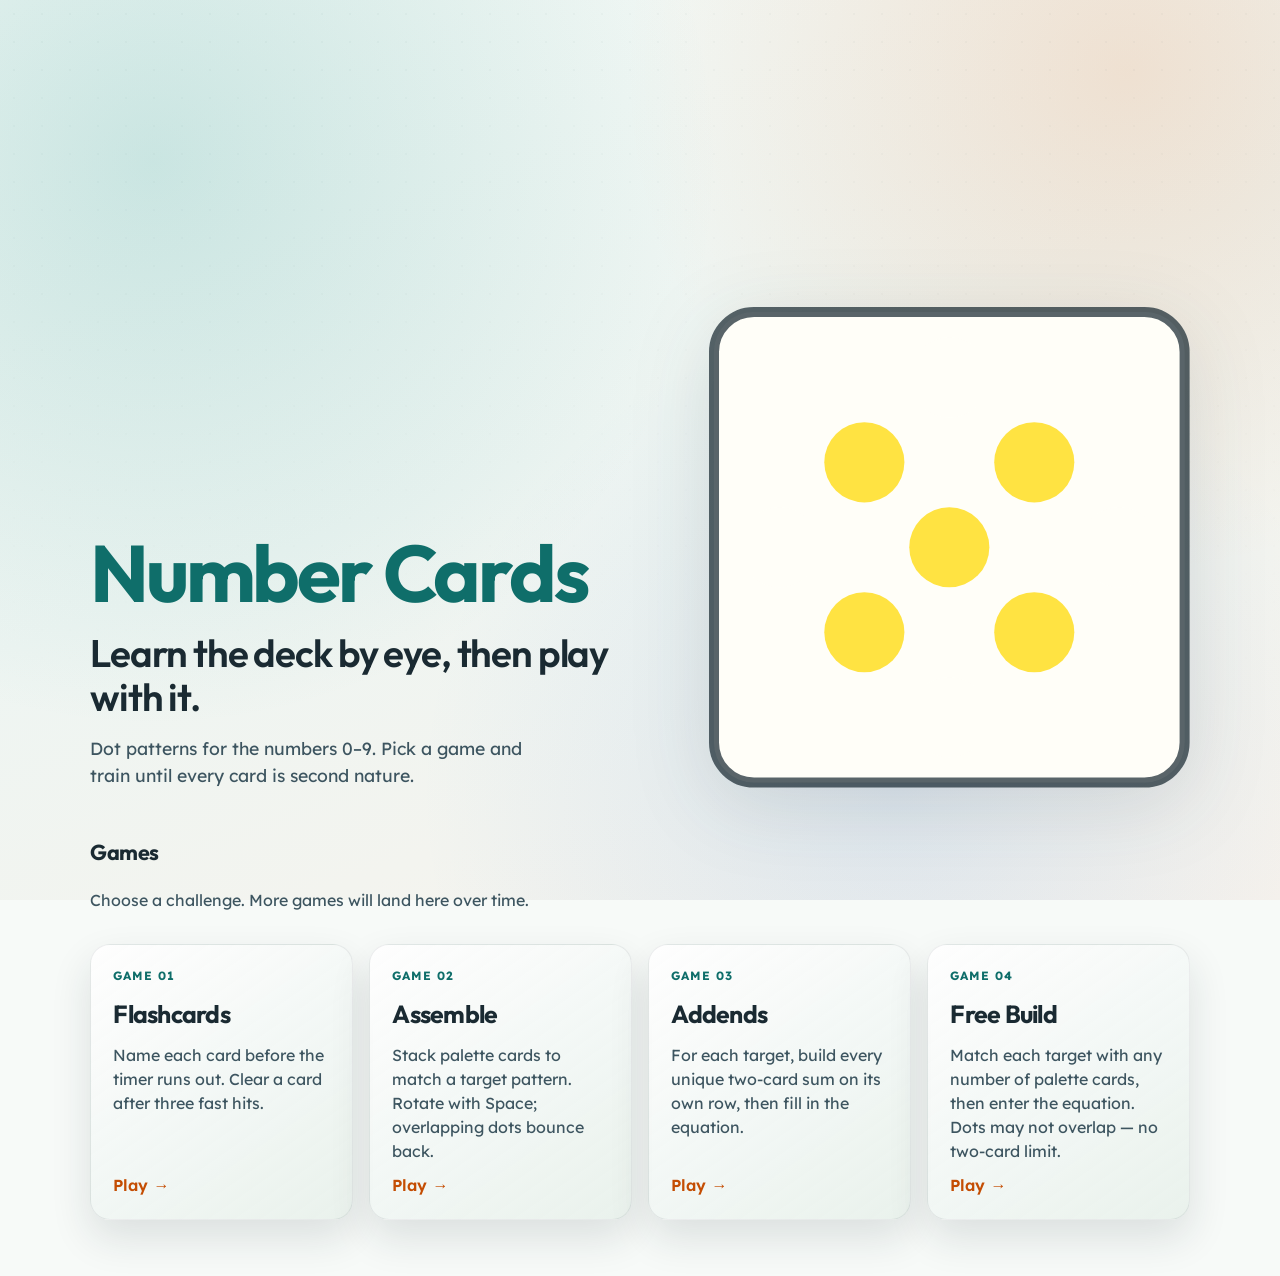
==== commit 85b0b6a5: "Add equation entry after Free Build matches After a Free Build stack matches the target, players ent" ====
--- a/web/index.html
+++ b/web/index.html
@@ -65,8 +65,8 @@
             <p class="game-panel__eyebrow">Game 04</p>
             <h3 class="game-panel__title">Free Build</h3>
             <p class="game-panel__blurb">
-              Match each target with any number of palette cards. Dots may not
-              overlap — no two-card limit.
+              Match each target with any number of palette cards, then enter the
+              equation. Dots may not overlap — no two-card limit.
             </p>
             <span class="game-panel__cta">Play →</span>
           </a>
